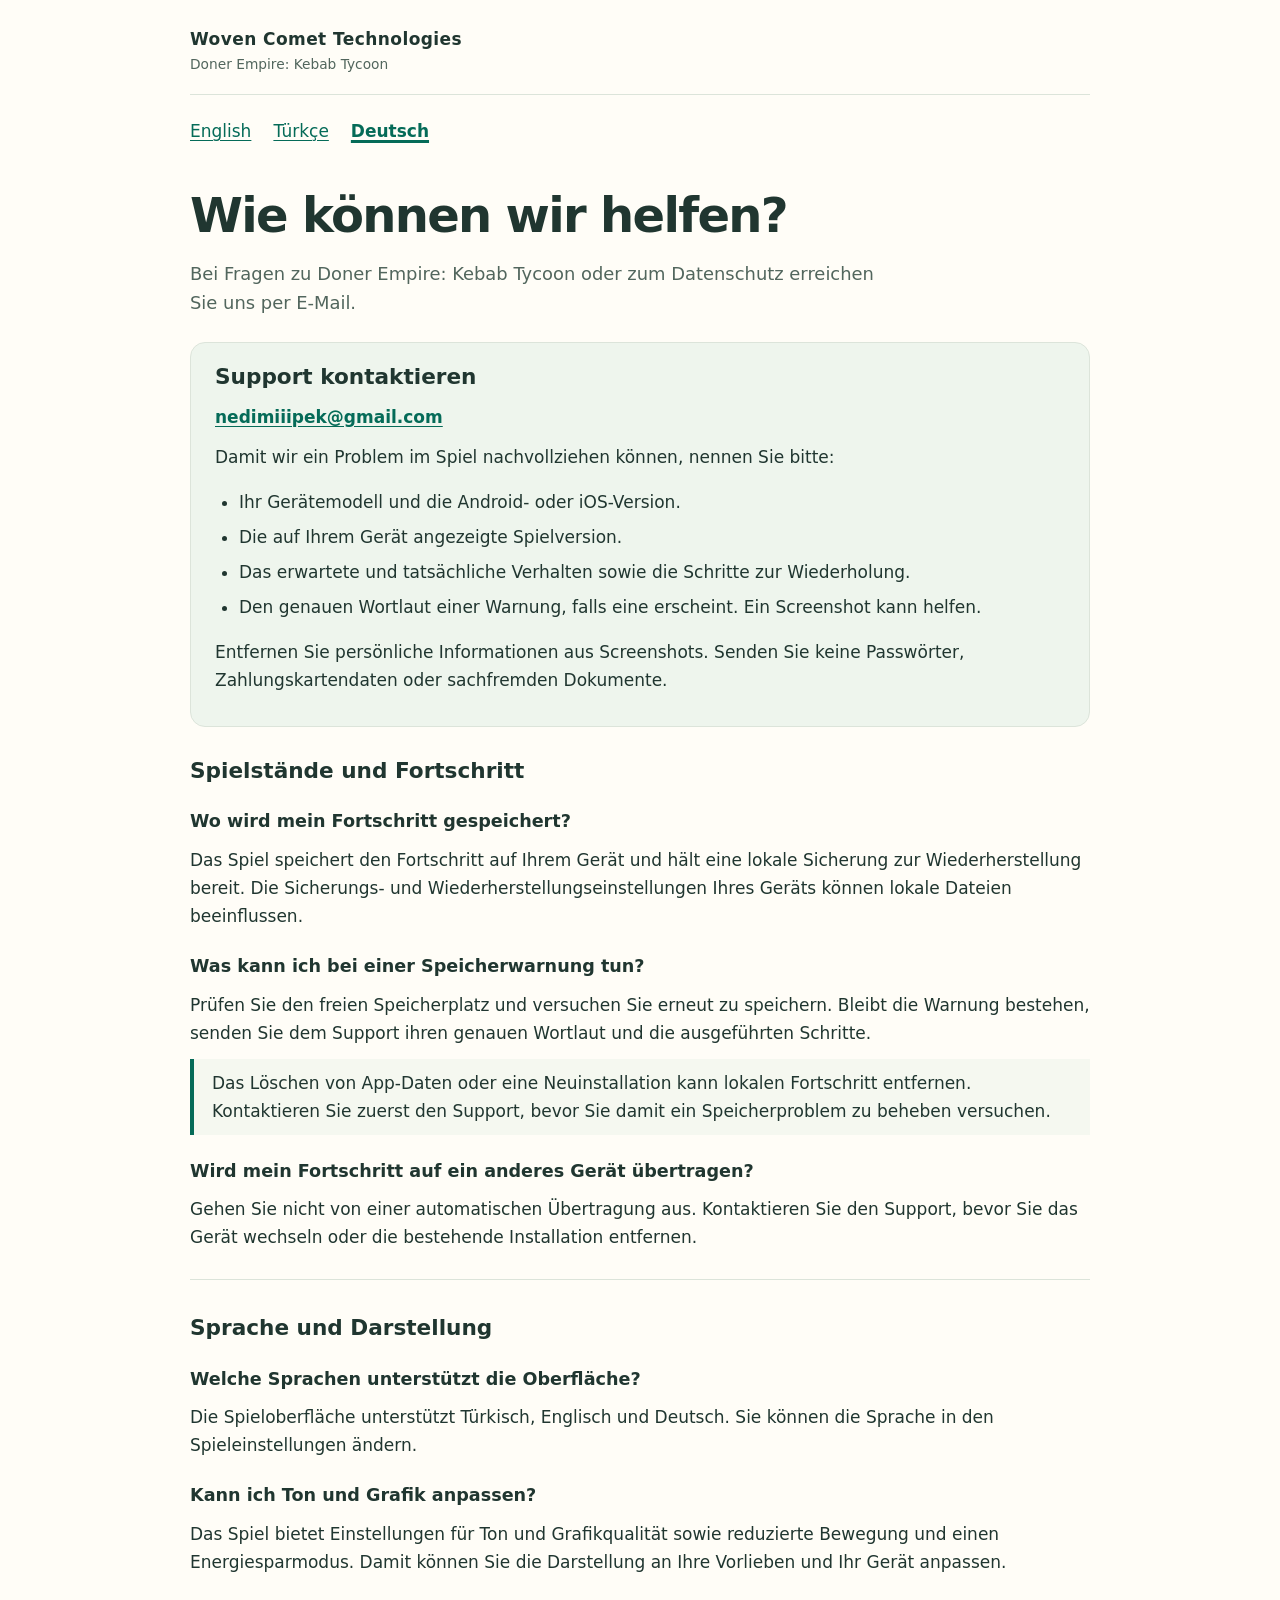
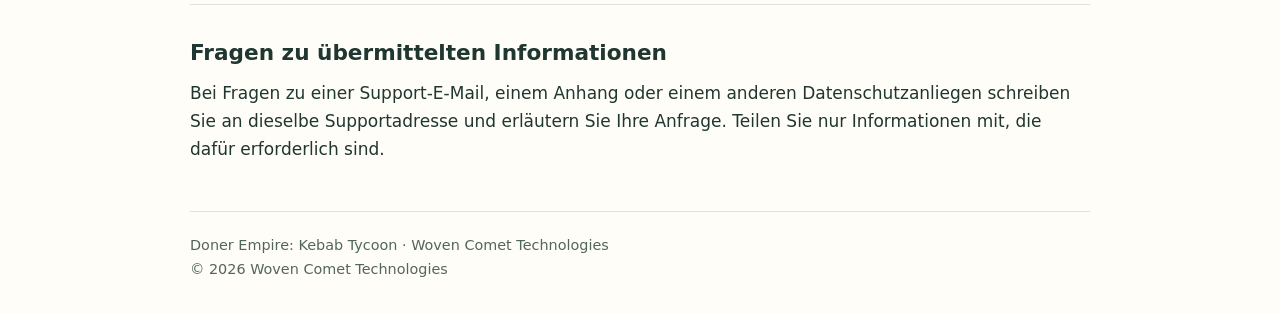
==== support-de.html @ 02e39d6f "Publish reviewed Doner support pages in three languages" ====
<!doctype html>
<html lang="de">
<head><meta charset="utf-8"><meta name="viewport" content="width=device-width, initial-scale=1"><meta name="description" content="Hilfe zu Doner Empire: Kebab Tycoon. Kontaktieren Sie Woven Comet Technologies und finden Sie Antworten zu Spielständen, Sprache und Einstellungen."><title>Support — Doner Empire: Kebab Tycoon</title><link rel="stylesheet" href="styles.css"></head>
<body><div class="wrap">
<header class="brand">Woven Comet Technologies<small>Doner Empire: Kebab Tycoon</small></header>
<nav aria-label="Support-Sprache"><a href="support-en.html" lang="en">English</a><a href="support-tr.html" lang="tr">Türkçe</a><a href="support-de.html" lang="de" aria-current="page">Deutsch</a></nav>
<main><h1>Wie können wir helfen?</h1><p class="lead">Bei Fragen zu Doner Empire: Kebab Tycoon oder zum Datenschutz erreichen Sie uns per E-Mail.</p>
<div class="contact"><h2>Support kontaktieren</h2><p><a class="email" href="mailto:nedimiiipek@gmail.com?subject=Doner%20Empire%3A%20Kebab%20Tycoon%20%E2%80%94%20Support">nedimiiipek@gmail.com</a></p><p>Damit wir ein Problem im Spiel nachvollziehen können, nennen Sie bitte:</p><ul><li>Ihr Gerätemodell und die Android- oder iOS-Version.</li><li>Die auf Ihrem Gerät angezeigte Spielversion.</li><li>Das erwartete und tatsächliche Verhalten sowie die Schritte zur Wiederholung.</li><li>Den genauen Wortlaut einer Warnung, falls eine erscheint. Ein Screenshot kann helfen.</li></ul><p>Entfernen Sie persönliche Informationen aus Screenshots. Senden Sie keine Passwörter, Zahlungskartendaten oder sachfremden Dokumente.</p></div>
<section><h2>Spielstände und Fortschritt</h2><h3>Wo wird mein Fortschritt gespeichert?</h3><p>Das Spiel speichert den Fortschritt auf Ihrem Gerät und hält eine lokale Sicherung zur Wiederherstellung bereit. Die Sicherungs- und Wiederherstellungseinstellungen Ihres Geräts können lokale Dateien beeinflussen.</p><h3>Was kann ich bei einer Speicherwarnung tun?</h3><p>Prüfen Sie den freien Speicherplatz und versuchen Sie erneut zu speichern. Bleibt die Warnung bestehen, senden Sie dem Support ihren genauen Wortlaut und die ausgeführten Schritte.</p><p class="note">Das Löschen von App-Daten oder eine Neuinstallation kann lokalen Fortschritt entfernen. Kontaktieren Sie zuerst den Support, bevor Sie damit ein Speicherproblem zu beheben versuchen.</p><h3>Wird mein Fortschritt auf ein anderes Gerät übertragen?</h3><p>Gehen Sie nicht von einer automatischen Übertragung aus. Kontaktieren Sie den Support, bevor Sie das Gerät wechseln oder die bestehende Installation entfernen.</p></section>
<section><h2>Sprache und Darstellung</h2><h3>Welche Sprachen unterstützt die Oberfläche?</h3><p>Die Spieloberfläche unterstützt Türkisch, Englisch und Deutsch. Sie können die Sprache in den Spieleinstellungen ändern.</p><h3>Kann ich Ton und Grafik anpassen?</h3><p>Das Spiel bietet Einstellungen für Ton und Grafikqualität sowie reduzierte Bewegung und einen Energiesparmodus. Damit können Sie die Darstellung an Ihre Vorlieben und Ihr Gerät anpassen.</p></section>
<section><h2>Fragen zu übermittelten Informationen</h2><p>Bei Fragen zu einer Support-E-Mail, einem Anhang oder einem anderen Datenschutzanliegen schreiben Sie an dieselbe Supportadresse und erläutern Sie Ihre Anfrage. Teilen Sie nur Informationen mit, die dafür erforderlich sind.</p></section>
</main><footer>Doner Empire: Kebab Tycoon · Woven Comet Technologies<br>© 2026 Woven Comet Technologies</footer></div></body></html>
---- styles.css ----
:root{color-scheme:light;--ink:#203630;--muted:#52665d;--paper:#fffdf7;--line:#dce4da;--accent:#056b58;--soft:#eef5ed;--warning:#fff0cc}*{box-sizing:border-box}body{margin:0;background:var(--paper);color:var(--ink);font:17px/1.65 system-ui,-apple-system,"Segoe UI",sans-serif}a{color:var(--accent);text-underline-offset:.18em}a:hover{text-decoration-thickness:2px}a:focus-visible{outline:3px solid #db7a30;outline-offset:4px;border-radius:3px}.wrap{width:min(100% - 40px,900px);margin-inline:auto}.brand{padding:25px 0 18px;border-bottom:1px solid var(--line);font-weight:700;letter-spacing:.025em}.brand small{display:block;color:var(--muted);font-size:.86rem;letter-spacing:0;font-weight:400}nav{display:flex;flex-wrap:wrap;gap:9px 22px;margin:22px 0}nav [aria-current="page"]{font-weight:750;text-decoration-thickness:3px}main{padding:6px 0 36px}h1{font-size:clamp(2rem,5vw,3rem);line-height:1.12;letter-spacing:-.035em;margin:16px 0}h2{font-size:1.35rem;line-height:1.3;margin:30px 0 12px}h3{font-size:1.1rem;line-height:1.4;margin:24px 0 7px}p{margin:12px 0}ul,ol{padding-left:24px}li{margin:7px 0}.lead{max-width:700px;color:var(--muted);font-size:1.12rem}.contact{background:var(--soft);padding:20px 24px;border:1px solid var(--line);border-radius:15px;margin:24px 0}.contact h2{margin-top:0}.email{font-weight:700;overflow-wrap:anywhere}.note{border-left:4px solid var(--accent);padding:10px 18px;background:#f5f8f0}.warning{background:var(--warning);border:1px solid #d6b66c;border-radius:12px;padding:16px 20px;margin:20px 0}.warning strong{display:block}section+section{border-top:1px solid var(--line);padding-top:4px;margin-top:28px}footer{border-top:1px solid var(--line);padding:22px 0 32px;color:var(--muted);font-size:.9rem}.languages{list-style:none;padding:0;display:grid;gap:12px;margin:28px 0}.languages a{display:block;padding:16px 20px;border:1px solid var(--line);border-radius:12px;background:white;font-size:1.2rem}.checklist dt{font-weight:700;margin-top:18px}.checklist dd{margin:5px 0 0;color:var(--muted)}@media(max-width:480px){body{font-size:16px}.wrap{width:calc(100% - 32px)}.contact{padding:18px}nav{gap:9px 18px}}@media print{body{background:white;color:black}.wrap{width:100%}nav{display:none}.contact,.note,.warning{background:white;border:1px solid #999}a{color:black}footer{padding-bottom:0}}
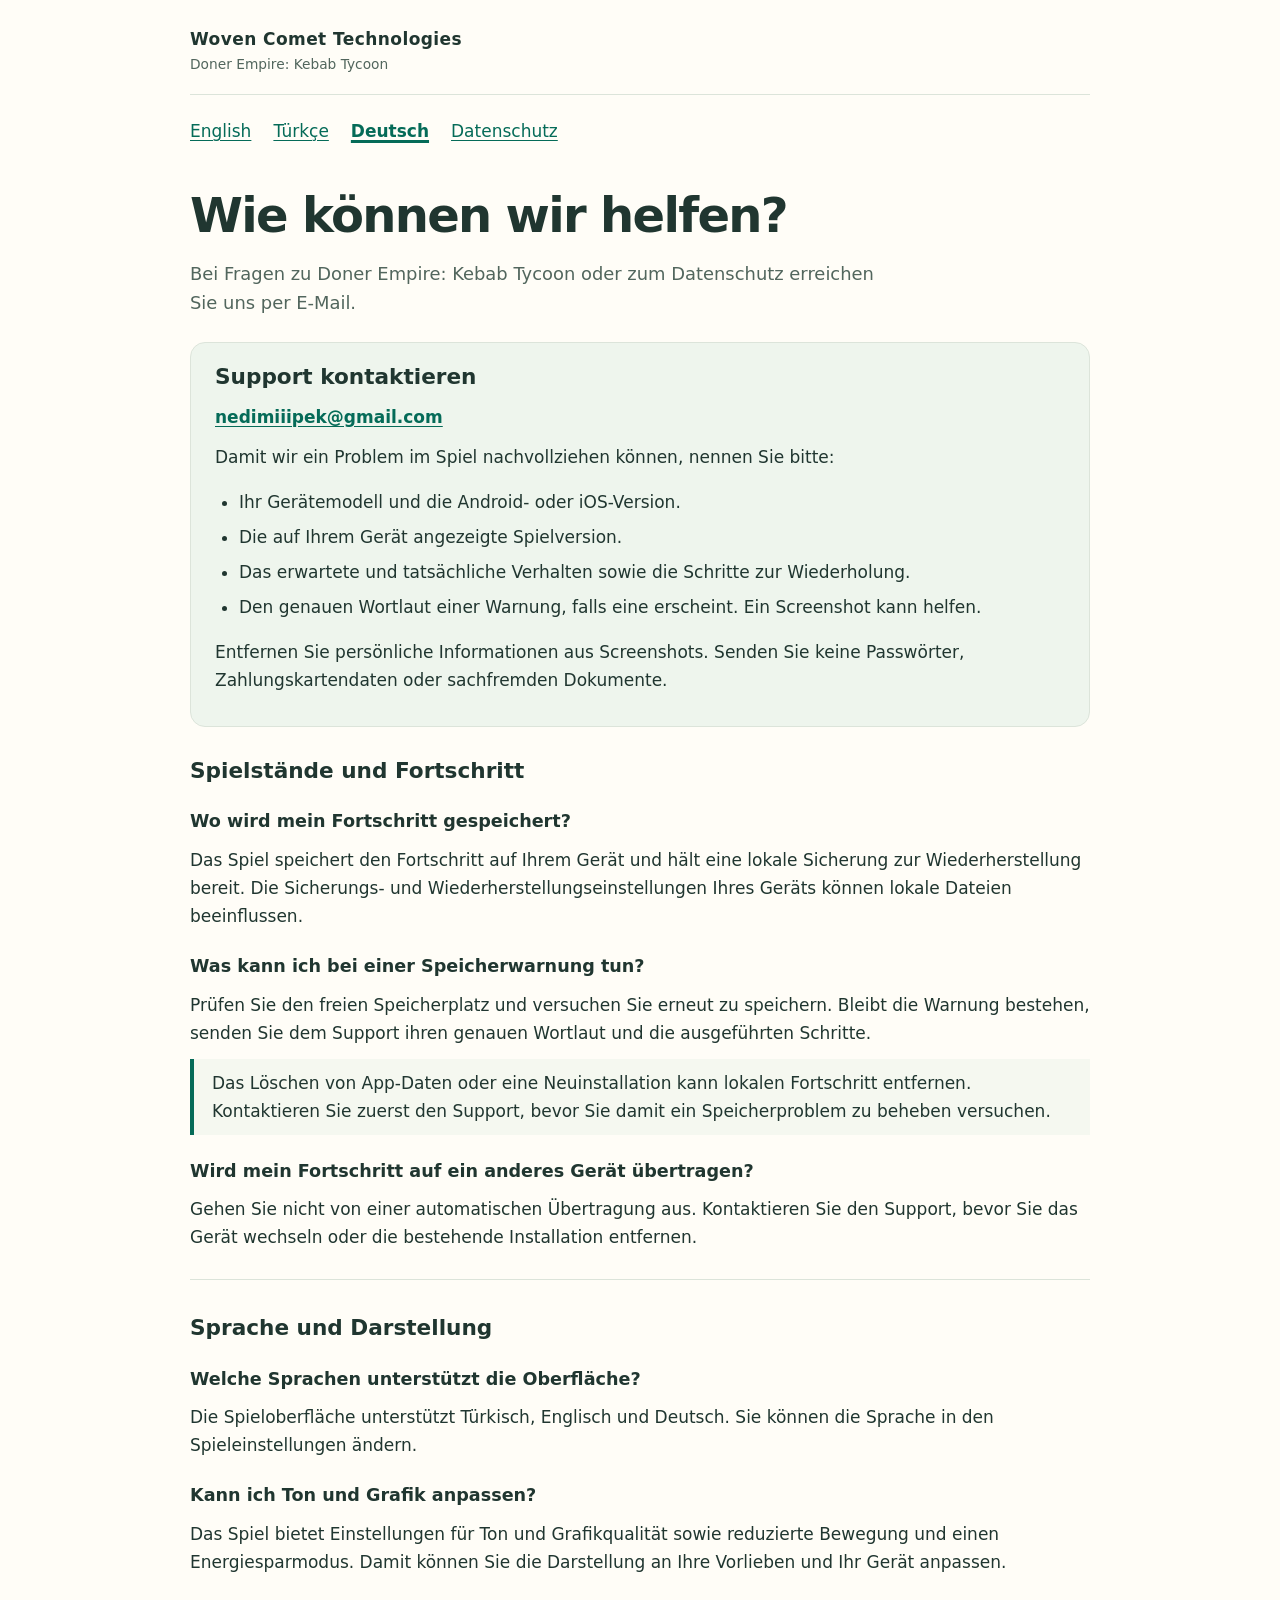
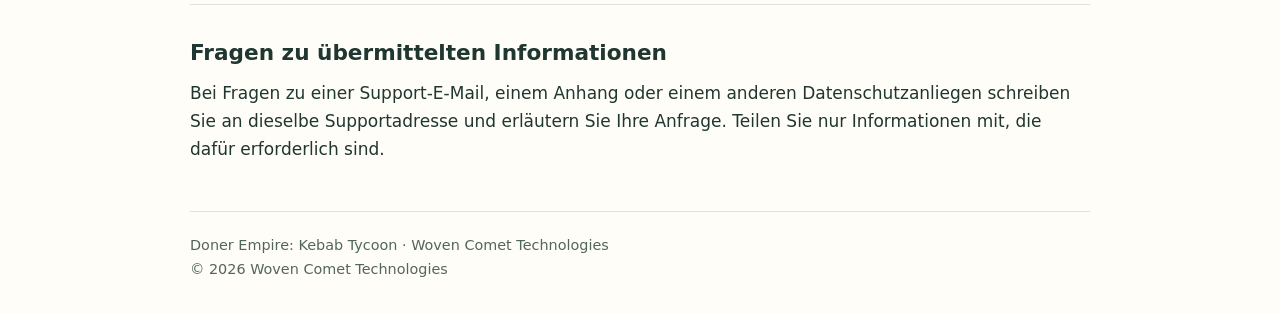
==== commit adfac373: "Publish Doner privacy notices and support links in three languages" ====
--- a/support-de.html
+++ b/support-de.html
@@ -3,7 +3,7 @@
 <head><meta charset="utf-8"><meta name="viewport" content="width=device-width, initial-scale=1"><meta name="description" content="Hilfe zu Doner Empire: Kebab Tycoon. Kontaktieren Sie Woven Comet Technologies und finden Sie Antworten zu Spielständen, Sprache und Einstellungen."><title>Support — Doner Empire: Kebab Tycoon</title><link rel="stylesheet" href="styles.css"></head>
 <body><div class="wrap">
 <header class="brand">Woven Comet Technologies<small>Doner Empire: Kebab Tycoon</small></header>
-<nav aria-label="Support-Sprache"><a href="support-en.html" lang="en">English</a><a href="support-tr.html" lang="tr">Türkçe</a><a href="support-de.html" lang="de" aria-current="page">Deutsch</a></nav>
+<nav aria-label="Support-Sprache"><a href="support-en.html" lang="en">English</a><a href="support-tr.html" lang="tr">Türkçe</a><a href="support-de.html" lang="de" aria-current="page">Deutsch</a><a href="privacy-de.html">Datenschutz</a></nav>
 <main><h1>Wie können wir helfen?</h1><p class="lead">Bei Fragen zu Doner Empire: Kebab Tycoon oder zum Datenschutz erreichen Sie uns per E-Mail.</p>
 <div class="contact"><h2>Support kontaktieren</h2><p><a class="email" href="mailto:nedimiiipek@gmail.com?subject=Doner%20Empire%3A%20Kebab%20Tycoon%20%E2%80%94%20Support">nedimiiipek@gmail.com</a></p><p>Damit wir ein Problem im Spiel nachvollziehen können, nennen Sie bitte:</p><ul><li>Ihr Gerätemodell und die Android- oder iOS-Version.</li><li>Die auf Ihrem Gerät angezeigte Spielversion.</li><li>Das erwartete und tatsächliche Verhalten sowie die Schritte zur Wiederholung.</li><li>Den genauen Wortlaut einer Warnung, falls eine erscheint. Ein Screenshot kann helfen.</li></ul><p>Entfernen Sie persönliche Informationen aus Screenshots. Senden Sie keine Passwörter, Zahlungskartendaten oder sachfremden Dokumente.</p></div>
 <section><h2>Spielstände und Fortschritt</h2><h3>Wo wird mein Fortschritt gespeichert?</h3><p>Das Spiel speichert den Fortschritt auf Ihrem Gerät und hält eine lokale Sicherung zur Wiederherstellung bereit. Die Sicherungs- und Wiederherstellungseinstellungen Ihres Geräts können lokale Dateien beeinflussen.</p><h3>Was kann ich bei einer Speicherwarnung tun?</h3><p>Prüfen Sie den freien Speicherplatz und versuchen Sie erneut zu speichern. Bleibt die Warnung bestehen, senden Sie dem Support ihren genauen Wortlaut und die ausgeführten Schritte.</p><p class="note">Das Löschen von App-Daten oder eine Neuinstallation kann lokalen Fortschritt entfernen. Kontaktieren Sie zuerst den Support, bevor Sie damit ein Speicherproblem zu beheben versuchen.</p><h3>Wird mein Fortschritt auf ein anderes Gerät übertragen?</h3><p>Gehen Sie nicht von einer automatischen Übertragung aus. Kontaktieren Sie den Support, bevor Sie das Gerät wechseln oder die bestehende Installation entfernen.</p></section>
